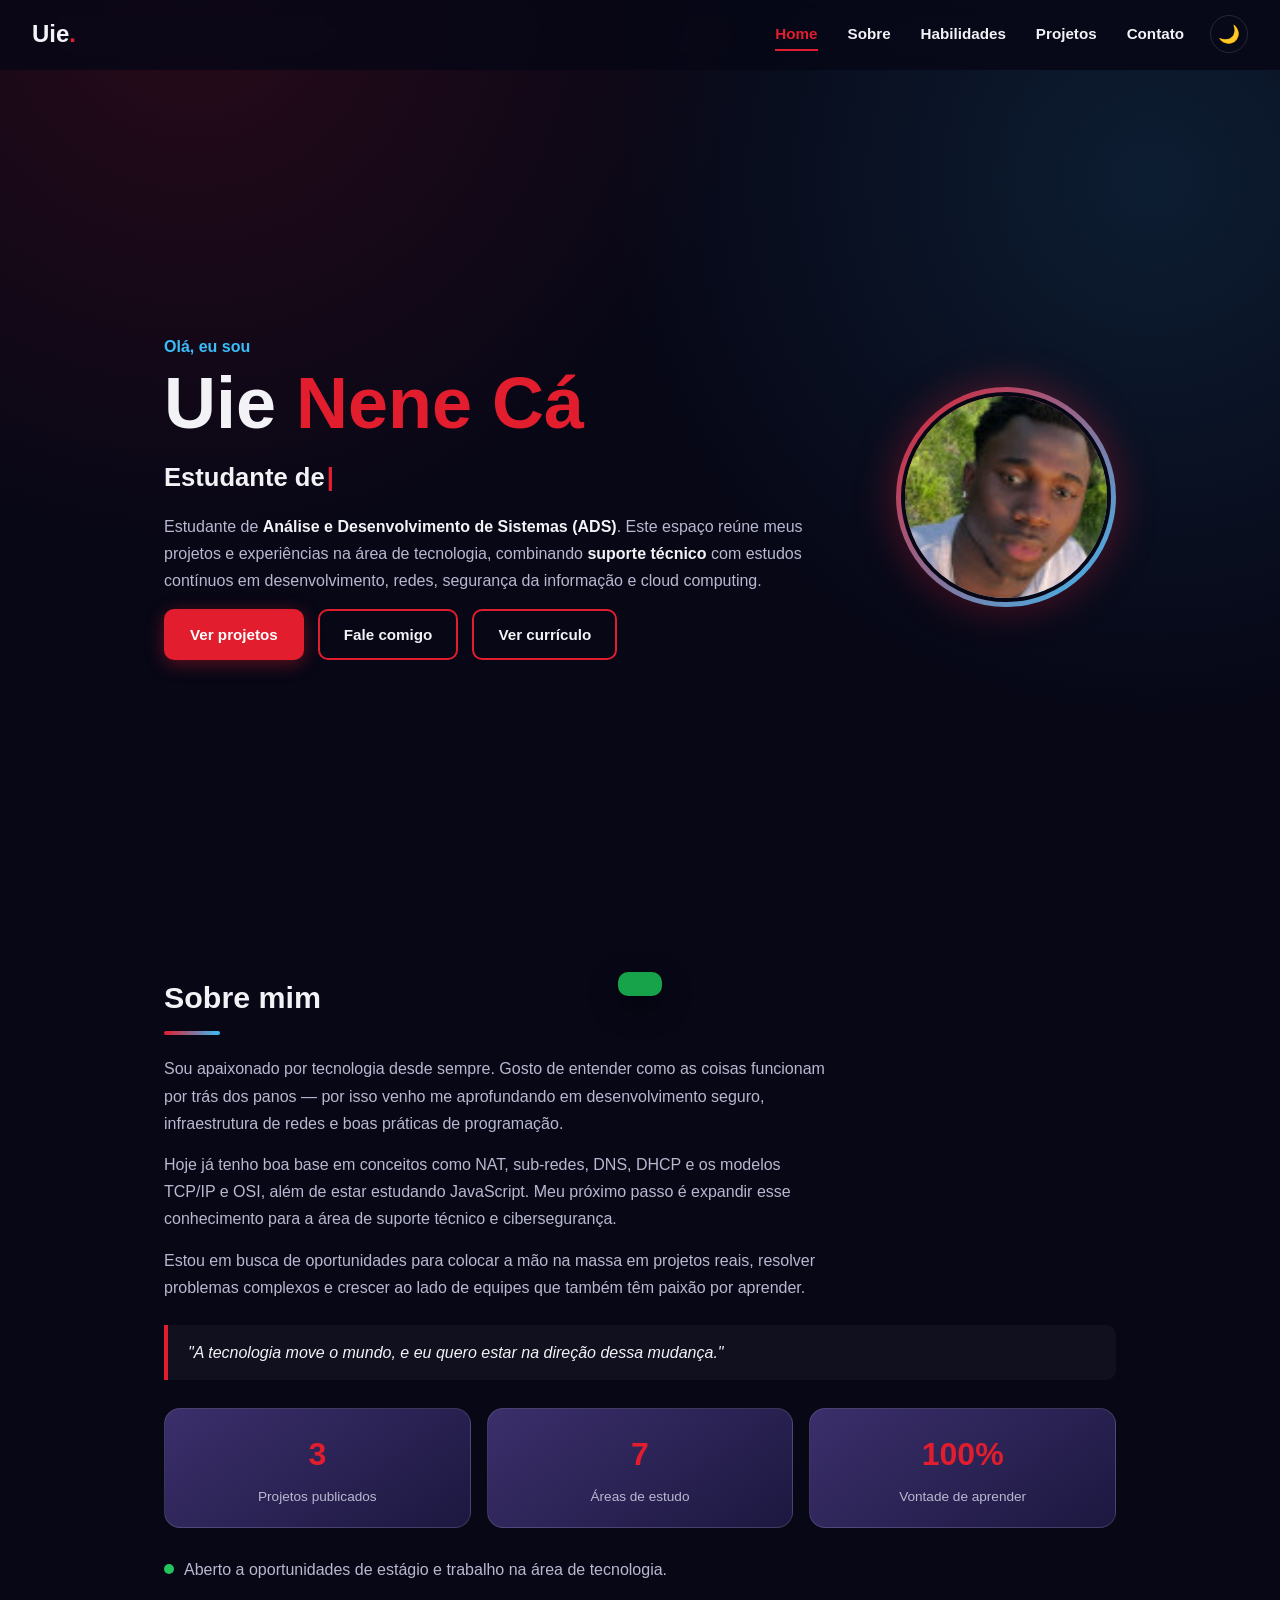
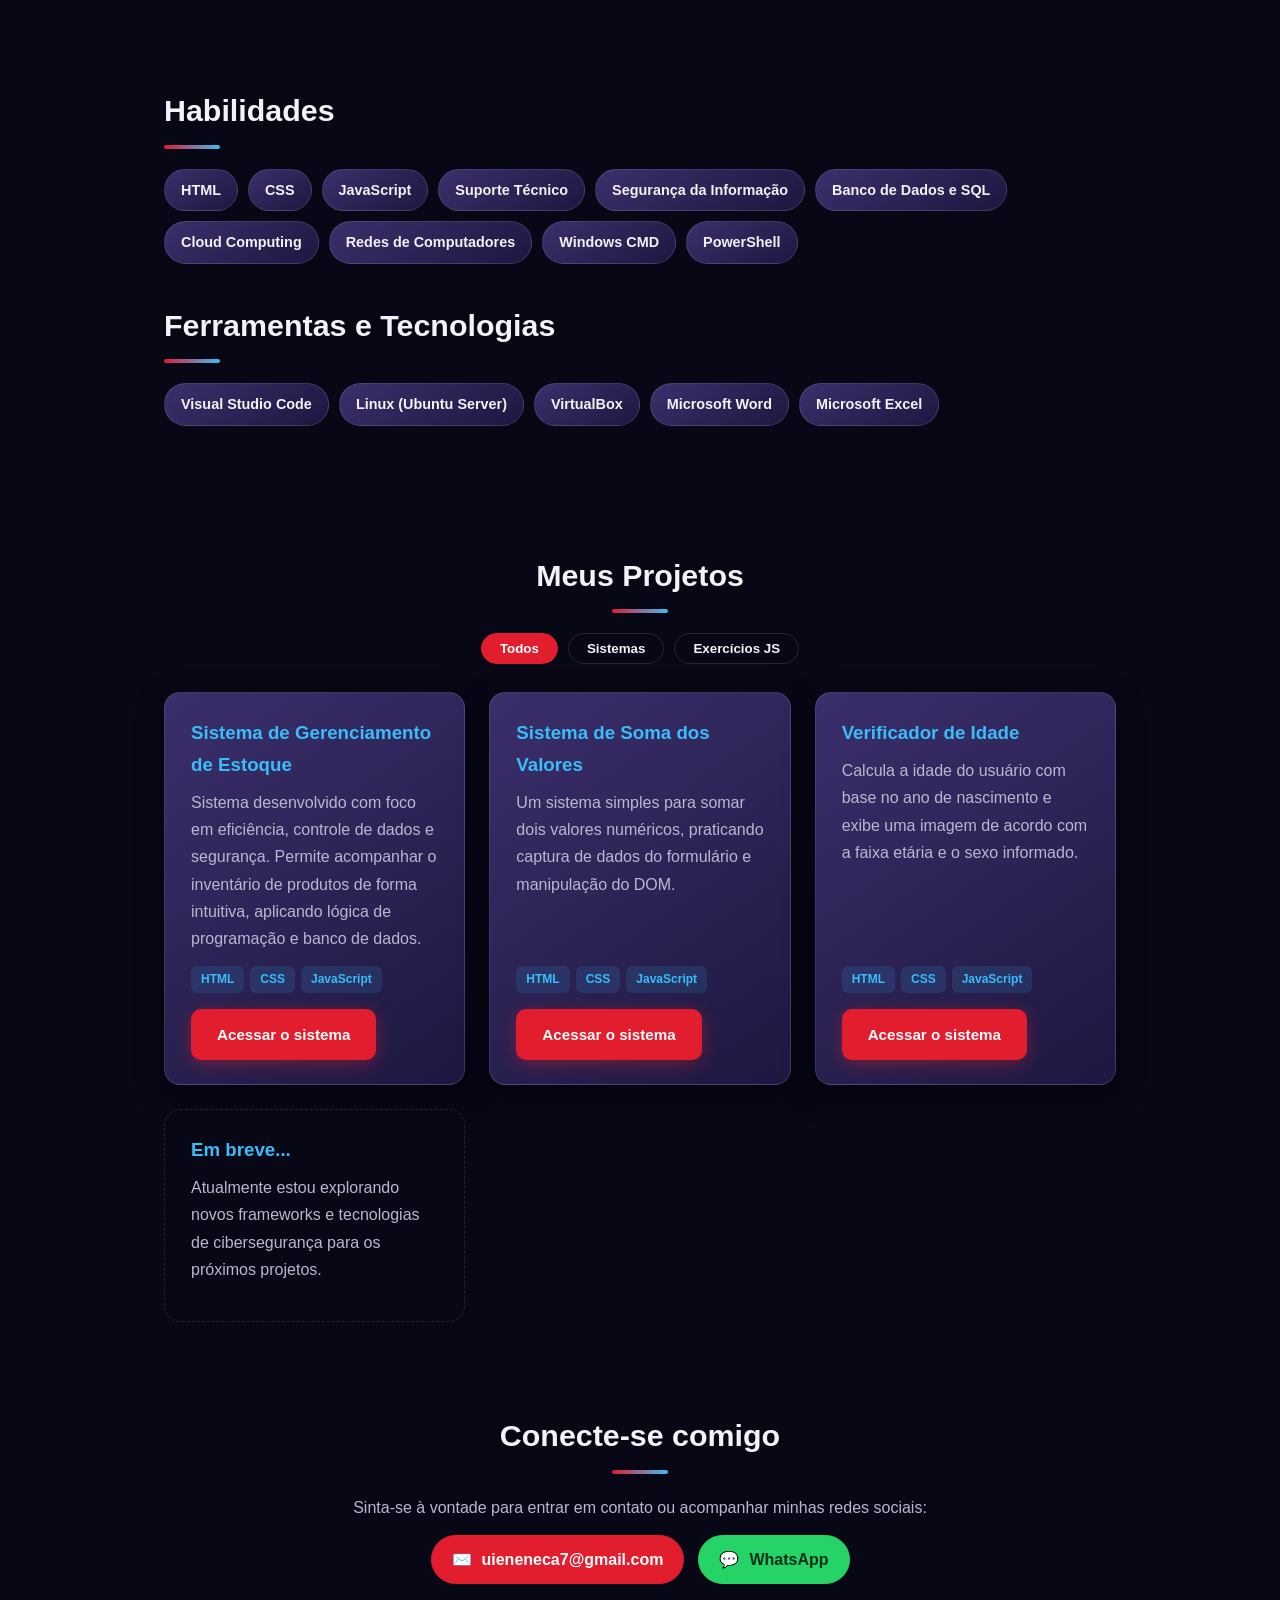
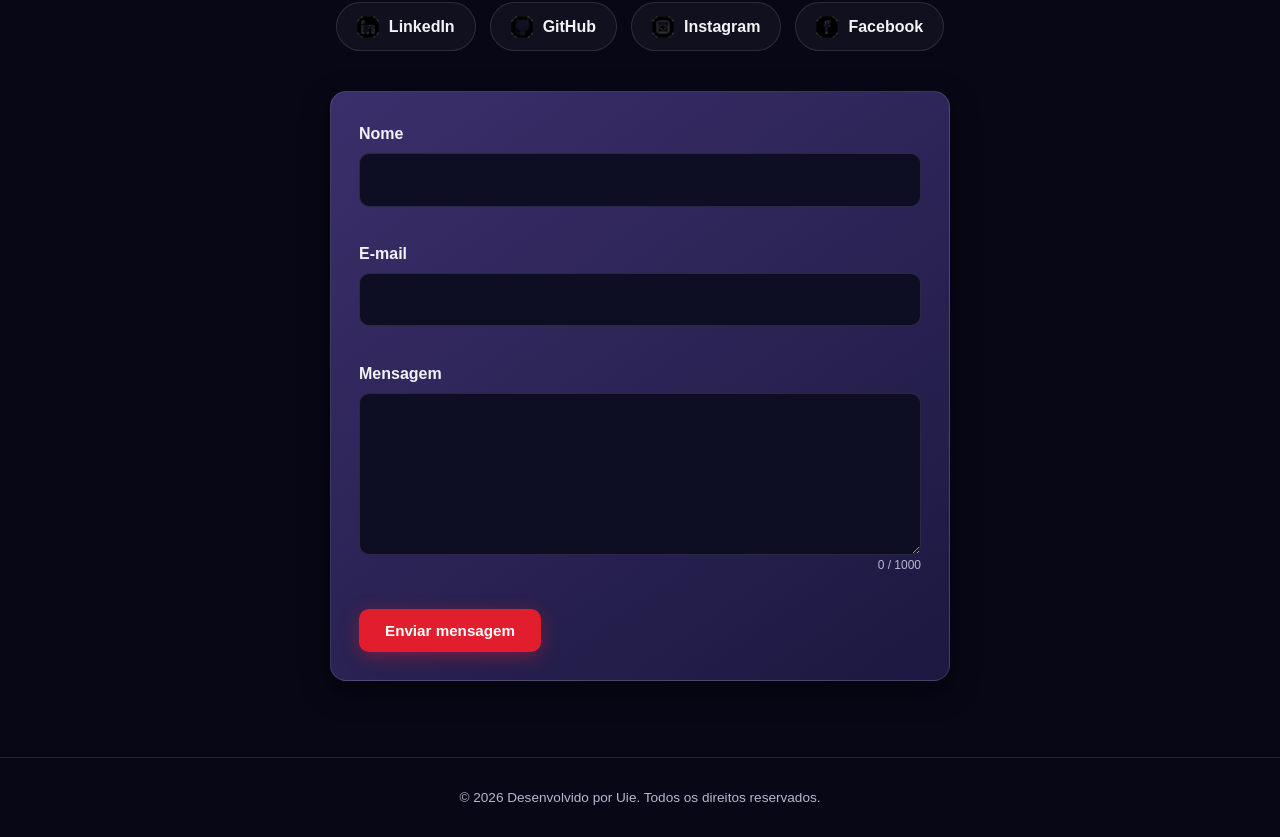
==== index.html @ 8656dfcd "Primeira versão do portfólio" ====
<!DOCTYPE html>
<html lang="pt-br">
<head>
    <meta charset="UTF-8">
    <meta name="viewport" content="width=device-width, initial-scale=1.0">
    <meta name="description" content="Portfólio pessoal de Uie, estudante de ADS focado em desenvolvimento, redes e cibersegurança.">
    <meta name="theme-color" content="#070716">
    <title>Portfólio | Uie</title>
    <link rel="icon" type="image/png" href="images.png">
    <link rel="stylesheet" href="portfolio.css">
    <script>
        // Aplica o tema salvo antes de desenhar a página (evita "piscar")
        document.documentElement.classList.add('js');
        document.documentElement.dataset.tema = localStorage.getItem('tema') || 'escuro';
    </script>
    <script src="supabase-config.js" defer></script>
    <script src="portfolio.js" defer></script>
</head>
<body>

    <!-- Barra de progresso da rolagem -->
    <div class="progresso" id="progresso"></div>

    <header class="topo" id="topo">
        <a href="#home" class="logo">Uie<span class="destaque">.</span></a>

        <button class="menu-toggle" id="menuToggle" aria-label="Abrir menu" aria-expanded="false" aria-controls="menu">
            <span></span><span></span><span></span>
        </button>

        <nav id="menu">
            <a href="#home">Home</a>
            <a href="#sobre">Sobre</a>
            <a href="#habilidades">Habilidades</a>
            <a href="#projetos">Projetos</a>
            <a href="#contato">Contato</a>
            <button class="tema-toggle" id="temaToggle" aria-label="Alternar tema claro/escuro" title="Alternar tema">🌙</button>
        </nav>
    </header>

    <main>

        <!-- Seção Home -->
        <section id="home" class="hero">
            <div class="hero-foto">
                <img src="foto-perfil.jpeg" alt="Foto de Uie Nene Cá" width="200" height="200">
            </div>
            <div class="hero-texto">
            <p class="hero-saudacao">Olá, eu sou</p>
            <h1>Uie <span class="destaque">Nene Cá</span></h1>
            <p class="hero-cargo">
                <span id="digitando" aria-live="polite">Estudante de ADS</span><span class="cursor" aria-hidden="true">|</span>
            </p>
            <p>
                Estudante de <strong>Análise e Desenvolvimento de Sistemas (ADS)</strong>. Este espaço reúne meus projetos
                e experiências na área de tecnologia, combinando <strong>suporte técnico</strong> com estudos contínuos em
                desenvolvimento, redes, segurança da informação e cloud computing.
            </p>
            <div class="hero-botoes">
                <a href="#projetos" class="btn">Ver projetos</a>
                <a href="#contato" class="btn btn-contorno">Fale comigo</a>
                <a href="curriculo.html" class="btn btn-contorno">Ver currículo</a>
            </div>
            </div>
        </section>

        <!-- Seção Sobre -->
        <section id="sobre" class="revelar">
            <h2>Sobre mim</h2>
            <p>
                Sou apaixonado por tecnologia desde sempre. Gosto de entender como as coisas funcionam por trás dos panos —
                por isso venho me aprofundando em desenvolvimento seguro, infraestrutura de redes e boas práticas de programação.
            </p>
            <p>
                Hoje já tenho boa base em conceitos como NAT, sub-redes, DNS, DHCP e os modelos TCP/IP e OSI, além de estar
                estudando JavaScript. Meu próximo passo é expandir esse conhecimento para a área de suporte técnico e cibersegurança.
            </p>
            <p>
                Estou em busca de oportunidades para colocar a mão na massa em projetos reais, resolver problemas complexos e
                crescer ao lado de equipes que também têm paixão por aprender.
            </p>

            <blockquote>
                "A tecnologia move o mundo, e eu quero estar na direção dessa mudança."
            </blockquote>

            <div class="numeros">
                <div class="numero">
                    <strong class="contador" data-alvo="3">0</strong>
                    <span>Projetos publicados</span>
                </div>
                <div class="numero">
                    <strong class="contador" data-alvo="8">0</strong>
                    <span>Áreas de estudo</span>
                </div>
                <div class="numero">
                    <strong>100%</strong>
                    <span>Vontade de aprender</span>
                </div>
            </div>

            <p class="disponivel"><span class="ponto-verde" aria-hidden="true"></span> Aberto a oportunidades de estágio e trabalho na área de tecnologia.</p>
        </section>

        <!-- Seção Habilidades e Ferramentas -->
        <section id="habilidades" class="revelar">
            <h2>Habilidades</h2>
            <ul class="chips">
                <li>HTML</li>
                <li>CSS</li>
                <li>JavaScript</li>
                <li>Suporte Técnico</li>
                <li>Segurança da Informação</li>
                <li>Banco de Dados e SQL</li>
                <li>Cloud Computing</li>
                <li>Redes de Computadores</li>
                <li>Windows CMD</li>
                <li>PowerShell</li>
            </ul>

            <h2>Ferramentas e Tecnologias</h2>
            <ul class="chips chips-ferramentas">
                <li>Visual Studio Code</li>
                <li>Linux (Ubuntu Server)</li>
                <li>VirtualBox</li>
                <li>Microsoft Word</li>
                <li>Microsoft Excel</li>
            </ul>
        </section>

        <!-- Seção Projetos -->
        <section id="projetos" class="revelar">
            <h2>Meus Projetos</h2>

            <div class="filtros" role="group" aria-label="Filtrar projetos">
                <button class="filtro ativo" data-filtro="todos">Todos</button>
                <button class="filtro" data-filtro="sistema">Sistemas</button>
                <button class="filtro" data-filtro="exercicio">Exercícios JS</button>
            </div>

            <div class="projetos-grid">
                <article class="projeto-card" data-categoria="sistema">
                    <h3>Sistema de Gerenciamento de Estoque</h3>
                    <p>Sistema desenvolvido com foco em eficiência, controle de dados e segurança. Permite acompanhar o inventário de produtos de forma intuitiva, aplicando lógica de programação e banco de dados.</p>
                    <ul class="tags"><li>HTML</li><li>CSS</li><li>JavaScript</li></ul>
                    <a href="estoque.html" target="_blank" rel="noopener noreferrer" class="btn">Acessar o sistema</a>
                </article>

                <article class="projeto-card" data-categoria="exercicio">
                    <h3>Sistema de Soma dos Valores</h3>
                    <p>Um sistema simples para somar dois valores numéricos, praticando captura de dados do formulário e manipulação do DOM.</p>
                    <ul class="tags"><li>HTML</li><li>CSS</li><li>JavaScript</li></ul>
                    <a href="ex007.html" target="_blank" rel="noopener noreferrer" class="btn">Acessar o sistema</a>
                </article>

                <article class="projeto-card" data-categoria="exercicio">
                    <h3>Verificador de Idade</h3>
                    <p>Calcula a idade do usuário com base no ano de nascimento e exibe uma imagem de acordo com a faixa etária e o sexo informado.</p>
                    <ul class="tags"><li>HTML</li><li>CSS</li><li>JavaScript</li></ul>
                    <a href="modelo02.html" target="_blank" rel="noopener noreferrer" class="btn">Acessar o sistema</a>
                </article>

                <article class="projeto-card projeto-breve" data-categoria="todos">
                    <h3>Em breve...</h3>
                    <p>Atualmente estou explorando novos frameworks e tecnologias de cibersegurança para os próximos projetos.</p>
                </article>
            </div>
        </section>

        <!-- Seção Contato -->
        <section id="contato" class="revelar">
            <h2>Conecte-se comigo</h2>
            <p class="centro">Sinta-se à vontade para entrar em contato ou acompanhar minhas redes sociais:</p>

            <!-- E-mail e WhatsApp são montados pelo portfolio.js (dificulta robôs de spam) -->
            <ul class="redes-lista contato-direto">
                <li>
                    <a href="#contato" id="linkEmail" data-usuario="uieneneca7" data-dominio="gmail.com">
                        <span aria-hidden="true">✉️</span> <span id="textoEmail">E-mail</span>
                    </a>
                </li>
                <li>
                    <a href="#contato" id="linkWhats" class="whats" data-numero="55,11,94909,8511" target="_blank" rel="noopener noreferrer">
                        <span aria-hidden="true">💬</span> WhatsApp
                    </a>
                </li>
            </ul>

            <ul class="redes-lista">
                <li>
                    <a href="https://www.linkedin.com/in/uie-nene-c%C3%A1-783b2b2a4" target="_blank" rel="noopener noreferrer">
                        <img src="icone-linkedin.png" alt="" width="22" height="22"> LinkedIn
                    </a>
                </li>
                <li>
                    <a href="https://github.com/uieneneca7-gif" target="_blank" rel="noopener noreferrer">
                        <img src="icone-github.png" alt="" width="22" height="22"> GitHub
                    </a>
                </li>
                <li>
                    <a href="https://www.instagram.com/06_uie" target="_blank" rel="noopener noreferrer">
                        <img src="icone-instagram.png" alt="" width="22" height="22"> Instagram
                    </a>
                </li>
                <li>
                    <a href="https://www.facebook.com/uie.nene.ca" target="_blank" rel="noopener noreferrer">
                        <img src="icone-facebook (1).png" alt="" width="22" height="22"> Facebook
                    </a>
                </li>
            </ul>

            <form class="form-contato" id="formContato" novalidate>
                <div class="campo">
                    <label for="nome">Nome</label>
                    <input type="text" id="nome" name="nome" autocomplete="name" required minlength="2">
                    <small class="erro" aria-live="polite"></small>
                </div>
                <div class="campo">
                    <label for="email">E-mail</label>
                    <input type="email" id="email" name="email" autocomplete="email" required>
                    <small class="erro" aria-live="polite"></small>
                </div>
                <div class="campo">
                    <label for="mensagem">Mensagem</label>
                    <textarea id="mensagem" name="mensagem" rows="5" required minlength="10" maxlength="1000"></textarea>
                    <small class="contador-caracteres" id="contadorMsg">0 / 1000</small>
                    <small class="erro" aria-live="polite"></small>
                </div>
                <!-- Armadilha para robôs de spam: pessoas não veem este campo -->
                <input type="text" name="site" class="armadilha" tabindex="-1" autocomplete="off" aria-hidden="true">
                <button type="submit" class="btn">Enviar mensagem</button>
            </form>
        </section>
    </main>

    <footer>
        <p>&copy; <span id="ano">2026</span> Desenvolvido por Uie. Todos os direitos reservados.</p>
    </footer>

    <button class="voltar-topo" id="voltarTopo" aria-label="Voltar ao topo" title="Voltar ao topo">↑</button>
    <div class="toast" id="toast" role="status" aria-live="polite"></div>

</body>
</html>
---- portfolio.css ----
/* ===== Variáveis (mude as cores aqui) ===== */
:root {
    --fundo: #070716;
    --fundo-2: #0d0d24;
    --texto: #f2f2f7;
    --texto-suave: #b8b8d0;
    --destaque: #e11d2e;      /* vermelho dos botões e palavras em destaque */
    --ciano: #38bdf8;         /* títulos dos cards */
    --card-1: #3b2f6b;        /* roxo do card */
    --card-2: #1c1840;
    --borda: rgba(255, 255, 255, 0.12);
    --vidro: rgba(7, 7, 22, 0.8);
    --sombra: 0 10px 30px rgba(0, 0, 0, 0.4);
    --raio: 16px;
}

/* Tema claro (ativado pelo botão 🌙/☀️) */
[data-tema="claro"] {
    --fundo: #f5f5fb;
    --fundo-2: #ffffff;
    --texto: #15152b;
    --texto-suave: #4a4a66;
    --ciano: #0369a1;
    --card-1: #ffffff;
    --card-2: #ecebfa;
    --borda: rgba(20, 20, 60, 0.12);
    --vidro: rgba(245, 245, 251, 0.85);
    --sombra: 0 10px 30px rgba(40, 40, 90, 0.12);
}

/* ===== Base ===== */
* {
    box-sizing: border-box;
    margin: 0;
    padding: 0;
}

html {
    scroll-behavior: smooth;
}

body {
    font-family: "Segoe UI", Roboto, Arial, sans-serif;
    background:
        radial-gradient(circle at 15% 0%, rgba(225, 29, 46, 0.15), transparent 40%),
        radial-gradient(circle at 90% 20%, rgba(56, 189, 248, 0.12), transparent 40%),
        var(--fundo);
    background-attachment: fixed;
    color: var(--texto);
    line-height: 1.7;
    transition: background-color 0.3s, color 0.3s;
}

main {
    max-width: 1000px;
    margin: 0 auto;
    padding: 0 24px 60px;
}

section {
    padding: 72px 0 16px;
    scroll-margin-top: 70px;
}

a {
    color: var(--ciano);
}

:focus-visible {
    outline: 3px solid var(--ciano);
    outline-offset: 3px;
    border-radius: 6px;
}

::selection {
    background: var(--destaque);
    color: #fff;
}

/* ===== Barra de progresso ===== */
.progresso {
    position: fixed;
    top: 0;
    left: 0;
    height: 3px;
    width: 0;
    background: linear-gradient(90deg, var(--destaque), var(--ciano));
    z-index: 100;
}

/* ===== Cabeçalho e menu (fixo no topo) ===== */
.topo {
    position: sticky;
    top: 0;
    z-index: 50;
    display: flex;
    align-items: center;
    justify-content: space-between;
    padding: 14px 32px;
    background: var(--vidro);
    backdrop-filter: blur(10px);
    -webkit-backdrop-filter: blur(10px);
    border-bottom: 1px solid transparent;
    transition: border-color 0.3s, box-shadow 0.3s;
}

.topo.rolado {
    border-bottom-color: var(--borda);
    box-shadow: 0 6px 20px rgba(0, 0, 0, 0.25);
}

.logo {
    font-size: 1.5rem;
    font-weight: 800;
    color: var(--texto);
    text-decoration: none;
}

nav {
    display: flex;
    align-items: center;
    gap: 6px;
}

nav a {
    position: relative;
    color: var(--texto);
    text-decoration: none;
    font-size: 0.95rem;
    font-weight: 600;
    padding: 6px 12px;
    border-radius: 8px;
    transition: color 0.2s;
}

/* Linha que cresce embaixo do link */
nav a::after {
    content: "";
    position: absolute;
    left: 12px;
    right: 12px;
    bottom: 2px;
    height: 2px;
    background: var(--destaque);
    transform: scaleX(0);
    transition: transform 0.25s;
}

nav a:hover::after,
nav a.ativo::after {
    transform: scaleX(1);
}

nav a.ativo {
    color: var(--destaque);
}

.tema-toggle {
    margin-left: 8px;
    width: 38px;
    height: 38px;
    border-radius: 50%;
    border: 1px solid var(--borda);
    background: transparent;
    font-size: 1.1rem;
    cursor: pointer;
    transition: transform 0.3s;
}

.tema-toggle:hover {
    transform: rotate(20deg);
}

/* Botão hambúrguer (só aparece no celular) */
.menu-toggle {
    display: none;
    flex-direction: column;
    gap: 5px;
    background: none;
    border: none;
    cursor: pointer;
    padding: 6px;
}

.menu-toggle span {
    width: 26px;
    height: 3px;
    background: var(--texto);
    border-radius: 3px;
    transition: transform 0.3s, opacity 0.3s;
}

.menu-toggle.aberto span:nth-child(1) { transform: translateY(8px) rotate(45deg); }
.menu-toggle.aberto span:nth-child(2) { opacity: 0; }
.menu-toggle.aberto span:nth-child(3) { transform: translateY(-8px) rotate(-45deg); }

/* ===== Hero ===== */
.hero {
    min-height: calc(100vh - 70px);
    display: flex;
    flex-direction: row-reverse;
    align-items: center;
    justify-content: space-between;
    gap: 48px;
    padding-top: 40px;
}

/* Foto com anel em degradê */
.hero-foto {
    flex-shrink: 0;
    width: 220px;
    height: 220px;
    padding: 5px;
    border-radius: 50%;
    background: linear-gradient(135deg, var(--destaque), var(--ciano));
    box-shadow: 0 0 40px rgba(225, 29, 46, 0.35);
    animation: flutuar 5s ease-in-out infinite;
}

.hero-foto img {
    width: 100%;
    height: 100%;
    object-fit: cover;
    object-position: center 25%;
    border-radius: 50%;
    border: 4px solid var(--fundo);
}

@keyframes flutuar {
    50% { transform: translateY(-10px); }
}

.hero-saudacao {
    color: var(--ciano);
    font-weight: 600;
    margin-bottom: 4px;
}

.hero h1 {
    font-size: clamp(2.6rem, 8vw, 4.5rem);
    line-height: 1.1;
    margin-bottom: 12px;
}

.hero-cargo {
    font-size: clamp(1.2rem, 3vw, 1.6rem);
    font-weight: 600;
    color: var(--texto);
    min-height: 1.7em;
}

.cursor {
    display: inline-block;
    margin-left: 2px;
    color: var(--destaque);
    animation: piscar 1s steps(1) infinite;
}

@keyframes piscar {
    50% { opacity: 0; }
}

.hero-botoes {
    display: flex;
    flex-wrap: wrap;
    gap: 14px;
    margin-top: 12px;
}

/* ===== Títulos e texto ===== */
h2 {
    font-size: 1.9rem;
    margin-bottom: 20px;
}

/* Sublinhado decorativo nos títulos */
h2::after {
    content: "";
    display: block;
    width: 56px;
    height: 4px;
    margin-top: 8px;
    border-radius: 4px;
    background: linear-gradient(90deg, var(--destaque), var(--ciano));
}

#projetos > h2,
#contato > h2 {
    text-align: center;
}

#projetos > h2::after,
#contato > h2::after {
    margin-left: auto;
    margin-right: auto;
}

h3 {
    color: var(--ciano);
    margin-bottom: 8px;
}

.destaque {
    color: var(--destaque);
}

p {
    color: var(--texto-suave);
    margin-bottom: 14px;
    max-width: 75ch;
}

p.centro {
    text-align: center;
    margin-left: auto;
    margin-right: auto;
}

strong {
    color: var(--texto);
}

blockquote {
    margin: 24px 0;
    padding: 14px 20px;
    border-left: 4px solid var(--destaque);
    background: rgba(127, 127, 127, 0.08);
    border-radius: 0 10px 10px 0;
    color: var(--texto);
    font-style: italic;
}

ul {
    list-style: none;
}

/* ===== Números (Sobre) ===== */
.numeros {
    display: grid;
    grid-template-columns: repeat(auto-fit, minmax(160px, 1fr));
    gap: 16px;
    margin: 28px 0;
}

.numero {
    padding: 18px;
    text-align: center;
    border: 1px solid var(--borda);
    border-radius: var(--raio);
    background: linear-gradient(145deg, var(--card-1), var(--card-2));
}

.numero strong {
    display: block;
    font-size: 2rem;
    color: var(--destaque);
}

.numero span {
    font-size: 0.85rem;
    color: var(--texto-suave);
}

.disponivel {
    display: flex;
    align-items: center;
    gap: 10px;
}

.ponto-verde {
    flex-shrink: 0;
    width: 10px;
    height: 10px;
    border-radius: 50%;
    background: #22c55e;
    animation: pulsar 2s infinite;
}

@keyframes pulsar {
    0%   { box-shadow: 0 0 0 0 rgba(34, 197, 94, 0.6); }
    70%  { box-shadow: 0 0 0 10px rgba(34, 197, 94, 0); }
    100% { box-shadow: 0 0 0 0 rgba(34, 197, 94, 0); }
}

/* ===== Habilidades (chips) ===== */
.chips {
    display: flex;
    flex-wrap: wrap;
    gap: 10px;
    margin-bottom: 36px;
}

.chips li {
    padding: 8px 16px;
    border: 1px solid var(--borda);
    border-radius: 999px;
    background: linear-gradient(145deg, var(--card-1), var(--card-2));
    font-size: 0.9rem;
    font-weight: 600;
    transition: transform 0.2s, border-color 0.2s;
}

.chips li:hover {
    transform: translateY(-3px);
    border-color: var(--destaque);
}

.chips-ferramentas li:hover {
    border-color: var(--ciano);
}

/* ===== Botões ===== */
.btn {
    display: inline-block;
    padding: 11px 24px;
    background: var(--destaque);
    color: #fff;
    font-weight: 700;
    font-size: 0.95rem;
    font-family: inherit;
    text-decoration: none;
    border: 2px solid var(--destaque);
    border-radius: 10px;
    cursor: pointer;
    box-shadow: 0 4px 18px rgba(225, 29, 46, 0.4);
    transition: transform 0.2s, box-shadow 0.2s, background 0.2s;
}

.btn:hover {
    transform: translateY(-2px);
    box-shadow: 0 8px 26px rgba(225, 29, 46, 0.6);
}

.btn-contorno {
    background: transparent;
    color: var(--texto);
    box-shadow: none;
}

.btn-contorno:hover {
    background: var(--destaque);
    color: #fff;
}

/* ===== Projetos ===== */
.filtros {
    display: flex;
    flex-wrap: wrap;
    justify-content: center;
    gap: 10px;
    margin-bottom: 28px;
}

.filtro {
    padding: 7px 18px;
    border: 1px solid var(--borda);
    border-radius: 999px;
    background: transparent;
    color: var(--texto);
    font-family: inherit;
    font-weight: 600;
    cursor: pointer;
    transition: background 0.2s, border-color 0.2s;
}

.filtro:hover {
    border-color: var(--destaque);
}

.filtro.ativo {
    background: var(--destaque);
    border-color: var(--destaque);
    color: #fff;
}

.projetos-grid {
    display: grid;
    grid-template-columns: repeat(auto-fill, minmax(280px, 1fr));
    gap: 24px;
}

.projeto-card {
    position: relative;
    display: flex;
    flex-direction: column;
    background: linear-gradient(145deg, var(--card-1), var(--card-2));
    border: 1px solid var(--borda);
    border-radius: var(--raio);
    padding: 24px 26px;
    box-shadow: var(--sombra);
    transition: transform 0.15s ease-out, border-color 0.3s, opacity 0.3s;
    transform-style: preserve-3d;
}

.projeto-card:hover {
    border-color: rgba(56, 189, 248, 0.5);
}

.projeto-card p {
    flex: 1;
}

.projeto-card .btn {
    align-self: flex-start;
}

.projeto-card.escondido {
    display: none;
}

.projeto-breve {
    border-style: dashed;
    background: transparent;
    box-shadow: none;
}

.tags {
    display: flex;
    flex-wrap: wrap;
    gap: 6px;
    margin-bottom: 16px;
}

.tags li {
    font-size: 0.75rem;
    font-weight: 700;
    padding: 3px 10px;
    border-radius: 6px;
    background: rgba(56, 189, 248, 0.12);
    color: var(--ciano);
}

/* ===== Redes sociais ===== */
.redes-lista {
    display: flex;
    flex-wrap: wrap;
    justify-content: center;
    gap: 14px;
    margin-bottom: 40px;
}

.redes-lista a {
    display: flex;
    align-items: center;
    gap: 10px;
    padding: 10px 20px;
    background: rgba(127, 127, 127, 0.08);
    border: 1px solid var(--borda);
    border-radius: 999px;
    color: var(--texto);
    text-decoration: none;
    font-weight: 600;
    transition: background 0.2s, border-color 0.2s, transform 0.2s, color 0.2s;
}

.redes-lista a:hover {
    background: var(--destaque);
    border-color: var(--destaque);
    color: #fff;
    transform: translateY(-3px);
}

/* E-mail e WhatsApp em destaque, acima das redes sociais */
.contato-direto {
    margin-bottom: 18px;
}

.contato-direto a {
    background: var(--destaque);
    border-color: var(--destaque);
    color: #fff;
}

.contato-direto a.whats {
    background: #25d366;
    border-color: #25d366;
    color: #06301a;
}

.contato-direto a:hover {
    filter: brightness(1.1);
}

.contato-direto a.whats:hover {
    background: #25d366;
    border-color: #25d366;
}

.redes-lista img {
    width: 22px;
    height: 22px;
}

/* ===== Formulário de contato ===== */
.form-contato {
    max-width: 620px;
    margin: 0 auto;
    padding: 28px;
    border: 1px solid var(--borda);
    border-radius: var(--raio);
    background: linear-gradient(145deg, var(--card-1), var(--card-2));
    box-shadow: var(--sombra);
}

.campo {
    display: flex;
    flex-direction: column;
    margin-bottom: 18px;
}

.campo label {
    font-weight: 600;
    margin-bottom: 6px;
}

.campo input,
.campo textarea {
    padding: 12px 14px;
    border: 1px solid var(--borda);
    border-radius: 10px;
    background: var(--fundo-2);
    color: var(--texto);
    font: inherit;
    resize: vertical;
    transition: border-color 0.2s, box-shadow 0.2s;
}

.campo input:focus,
.campo textarea:focus {
    outline: none;
    border-color: var(--ciano);
    box-shadow: 0 0 0 3px rgba(56, 189, 248, 0.25);
}

.campo.invalido input,
.campo.invalido textarea {
    border-color: var(--destaque);
}

.erro {
    color: var(--destaque);
    font-size: 0.8rem;
    min-height: 1.2em;
}

.armadilha {
    position: absolute;
    left: -9999px;
    width: 1px;
    height: 1px;
    opacity: 0;
}

.contador-caracteres {
    align-self: flex-end;
    color: var(--texto-suave);
    font-size: 0.75rem;
}

/* ===== Rodapé ===== */
footer {
    text-align: center;
    padding: 28px 16px;
    border-top: 1px solid var(--borda);
    color: var(--texto-suave);
    font-size: 0.85rem;
}

footer p {
    margin: 0 auto;
}

/* ===== Botão voltar ao topo ===== */
.voltar-topo {
    position: fixed;
    right: 22px;
    bottom: 22px;
    width: 46px;
    height: 46px;
    border: none;
    border-radius: 50%;
    background: var(--destaque);
    color: #fff;
    font-size: 1.3rem;
    cursor: pointer;
    box-shadow: 0 6px 20px rgba(225, 29, 46, 0.5);
    opacity: 0;
    visibility: hidden;
    transform: translateY(20px);
    transition: opacity 0.3s, transform 0.3s, visibility 0.3s;
    z-index: 40;
}

.voltar-topo.visivel {
    opacity: 1;
    visibility: visible;
    transform: translateY(0);
}

/* ===== Aviso (toast) ===== */
.toast {
    position: fixed;
    left: 50%;
    bottom: 24px;
    max-width: 90vw;
    padding: 12px 22px;
    border-radius: 10px;
    background: #16a34a;
    color: #fff;
    font-weight: 600;
    box-shadow: var(--sombra);
    transform: translate(-50%, 120px);
    transition: transform 0.4s;
    z-index: 60;
}

.toast.mostrar {
    transform: translate(-50%, 0);
}

.toast.erro-toast {
    background: var(--destaque);
}

/* ===== Animação de aparecer ao rolar ===== */
.js .revelar {
    opacity: 0;
    transform: translateY(40px);
    transition: opacity 0.7s ease, transform 0.7s ease;
}

.js .revelar.visivel {
    opacity: 1;
    transform: none;
}

/* ===== Celular ===== */
@media (max-width: 720px) {
    .topo {
        padding: 12px 20px;
    }

    .menu-toggle {
        display: flex;
    }

    nav {
        position: absolute;
        top: 100%;
        left: 0;
        right: 0;
        flex-direction: column;
        gap: 4px;
        padding: 16px;
        background: var(--fundo);
        border-bottom: 1px solid var(--borda);
        transform: translateY(-10px);
        opacity: 0;
        visibility: hidden;
        transition: opacity 0.25s, transform 0.25s, visibility 0.25s;
    }

    nav.aberto {
        transform: none;
        opacity: 1;
        visibility: visible;
    }

    nav a {
        width: 100%;
        text-align: center;
        padding: 10px;
    }

    .tema-toggle {
        margin: 8px 0 0;
    }

    .hero {
        min-height: auto;
        flex-direction: column;
        align-items: flex-start;
        gap: 28px;
        padding-top: 56px;
    }

    .hero-foto {
        width: 150px;
        height: 150px;
    }

    .projeto-card,
    .form-contato {
        padding: 20px;
    }
}

/* Respeita quem prefere menos animação */
@media (prefers-reduced-motion: reduce) {
    *,
    *::before,
    *::after {
        animation: none !important;
        transition: none !important;
        scroll-behavior: auto !important;
    }

    .js .revelar {
        opacity: 1;
        transform: none;
    }
}
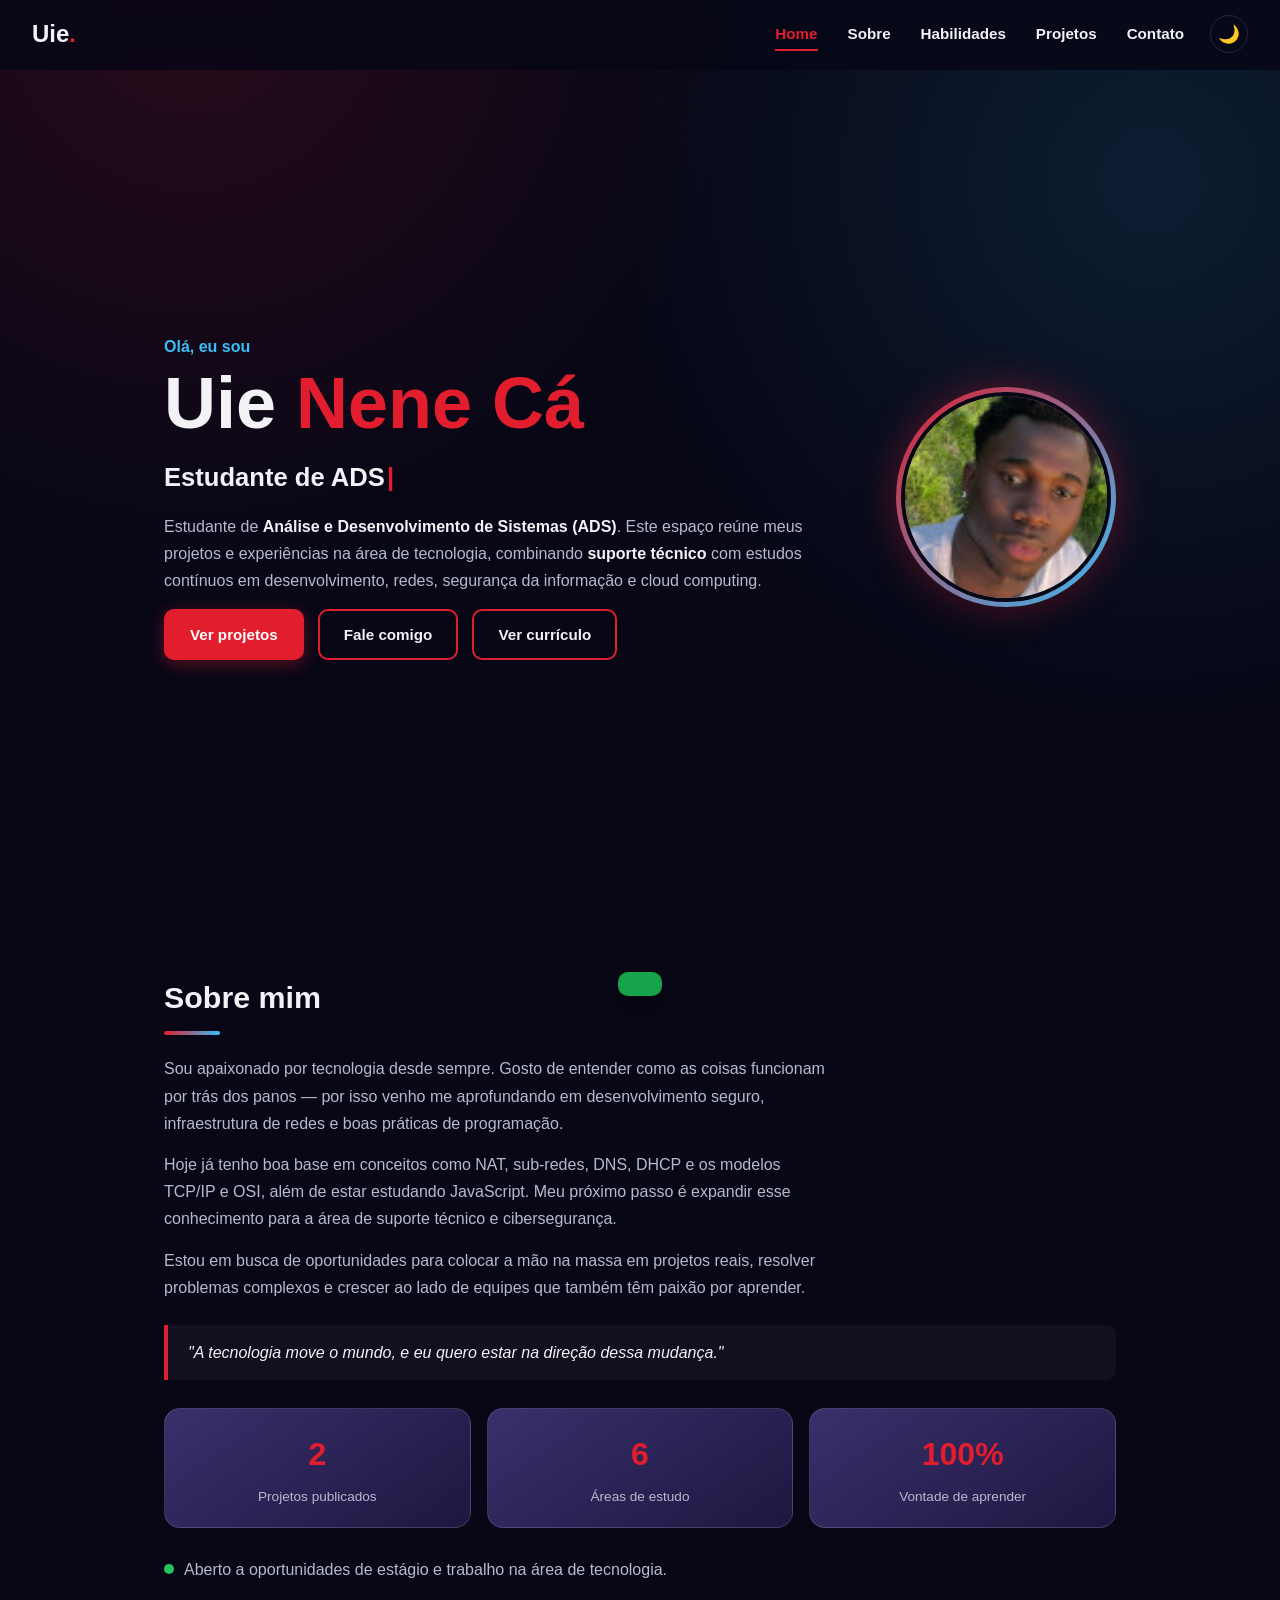
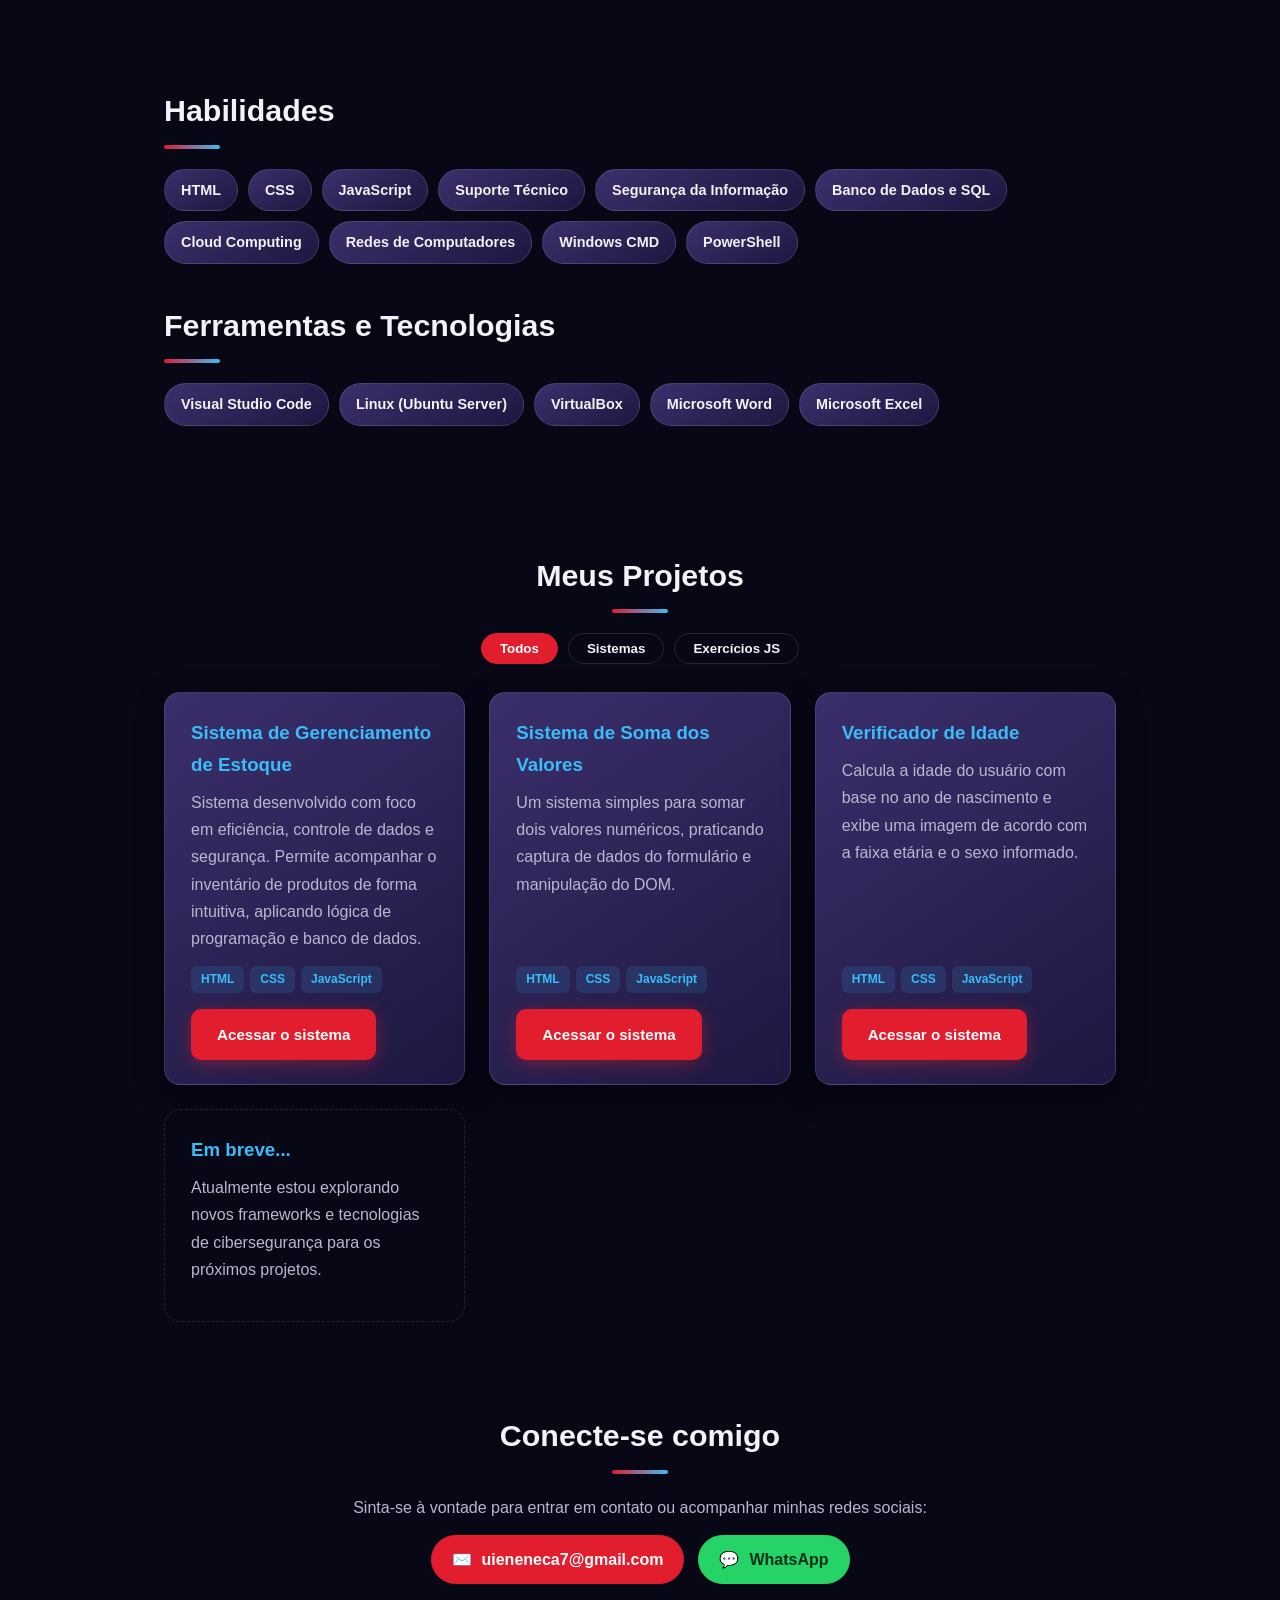
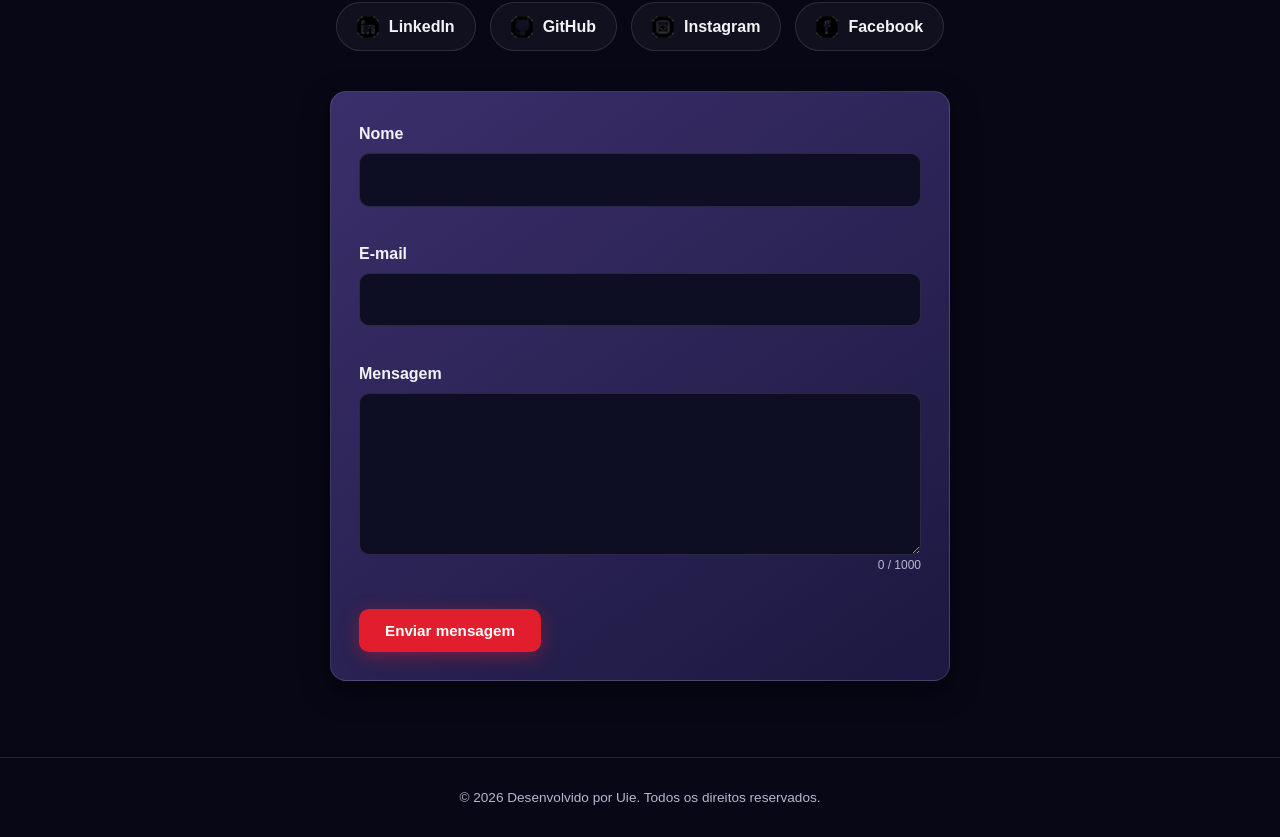
==== commit 1747affa: "Atualiza link do Facebook" ====
--- a/index.html
+++ b/index.html
@@ -203,7 +203,7 @@
                     </a>
                 </li>
                 <li>
-                    <a href="https://www.facebook.com/uie.nene.ca" target="_blank" rel="noopener noreferrer">
+                    <a href="https://www.facebook.com/uie.neneca.96" target="_blank" rel="noopener noreferrer">
                         <img src="icone-facebook (1).png" alt="" width="22" height="22"> Facebook
                     </a>
                 </li>
